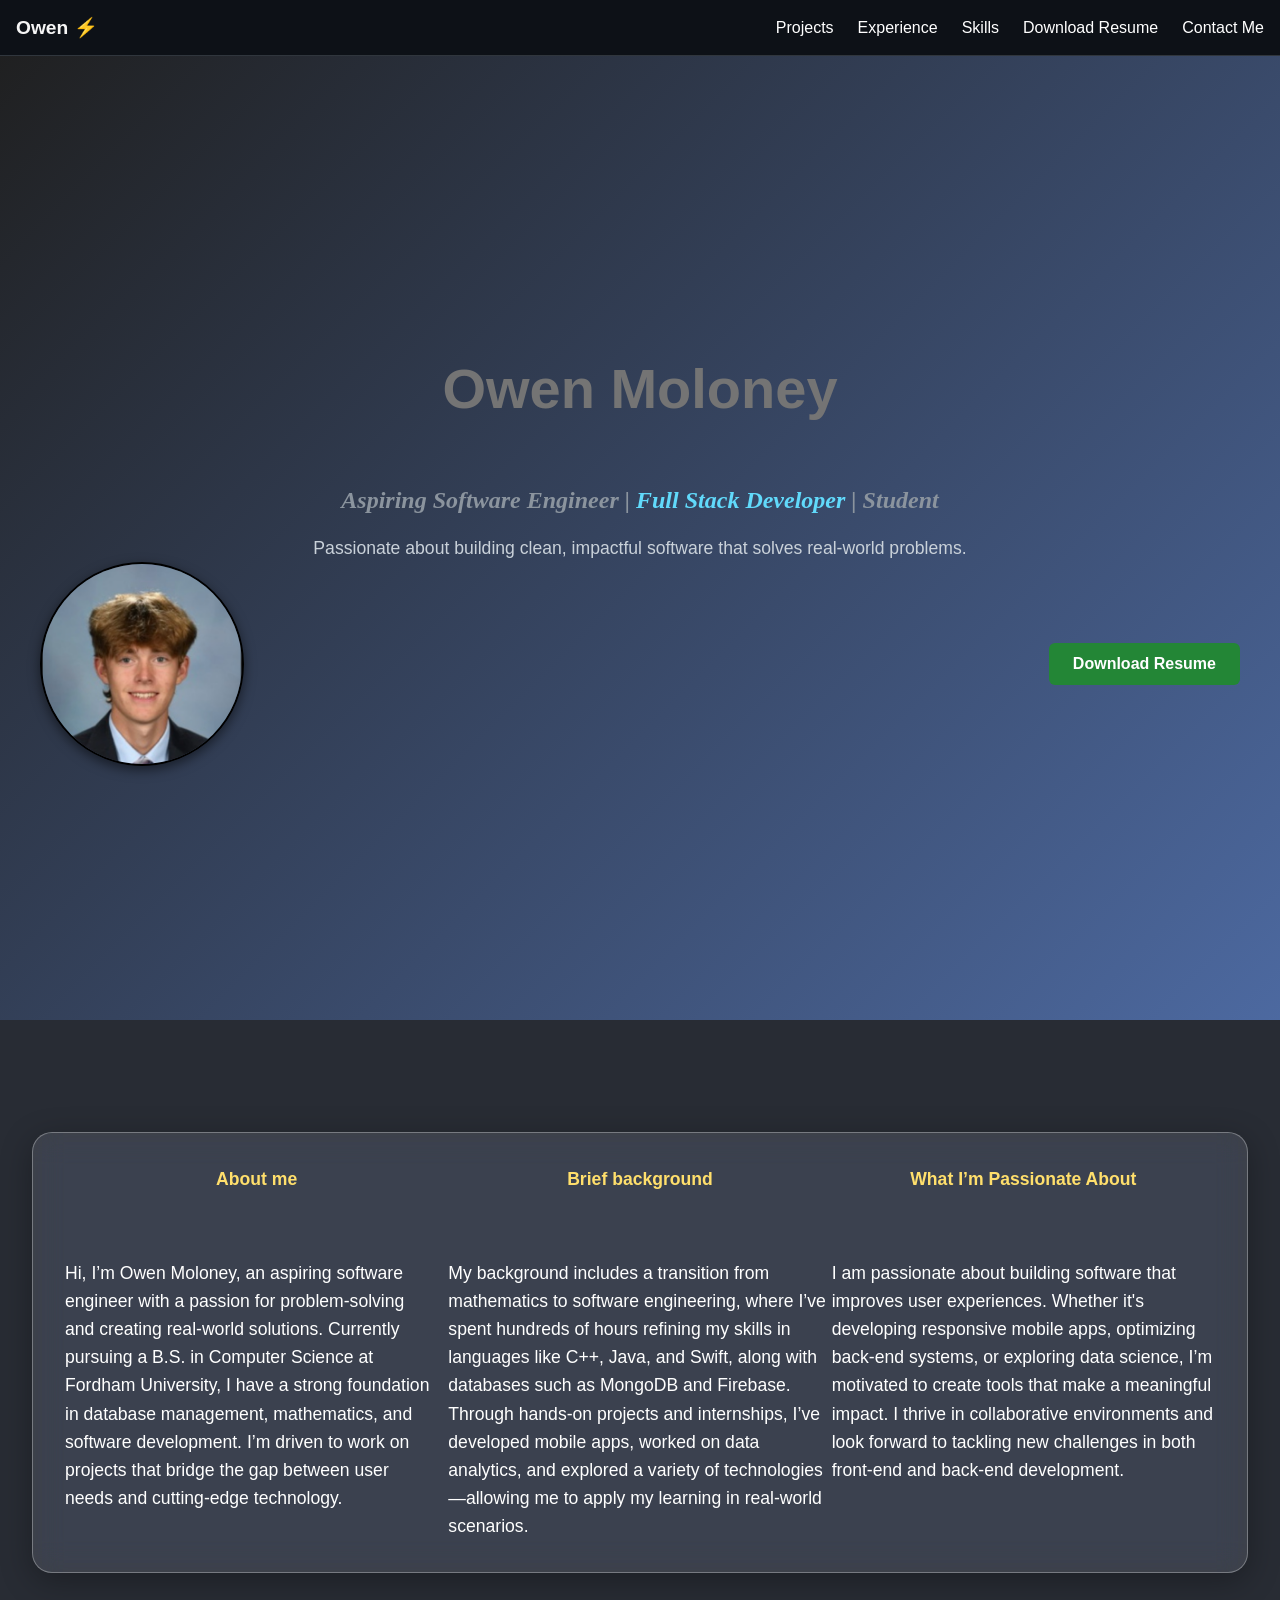
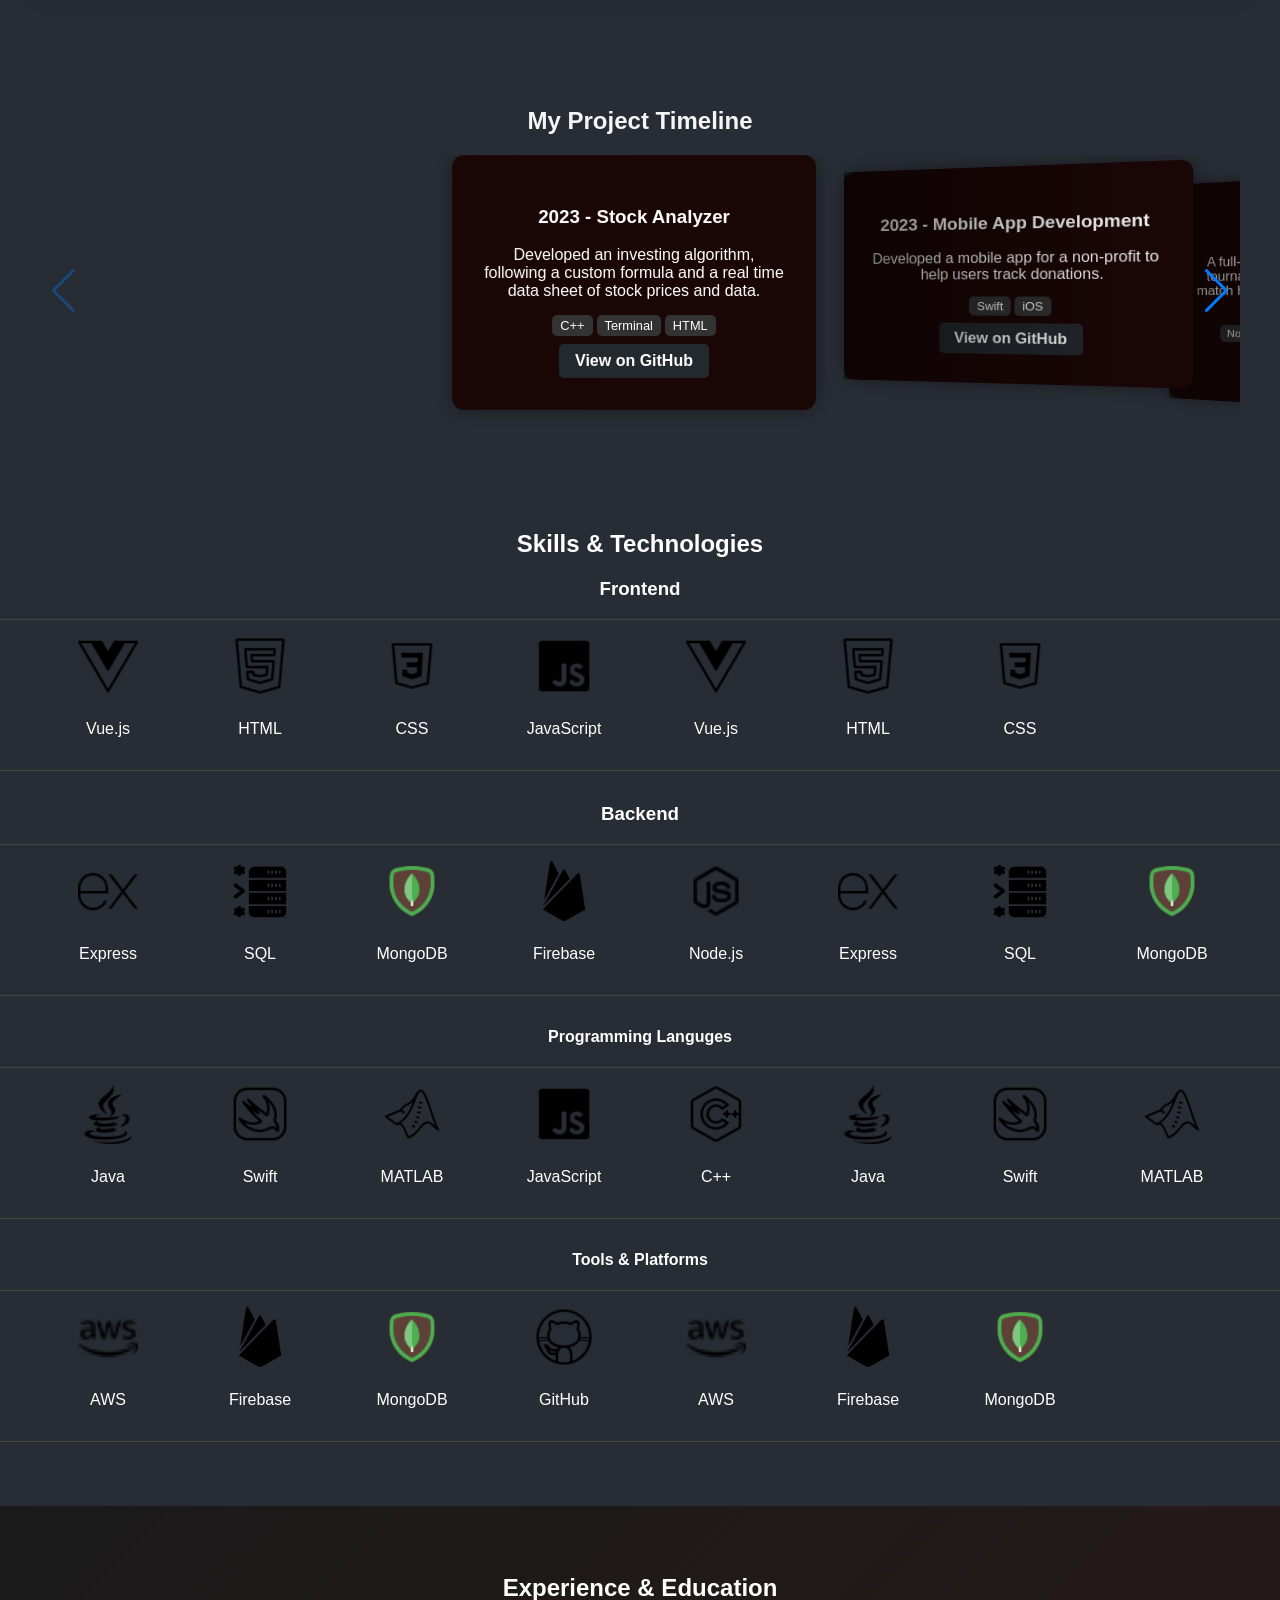
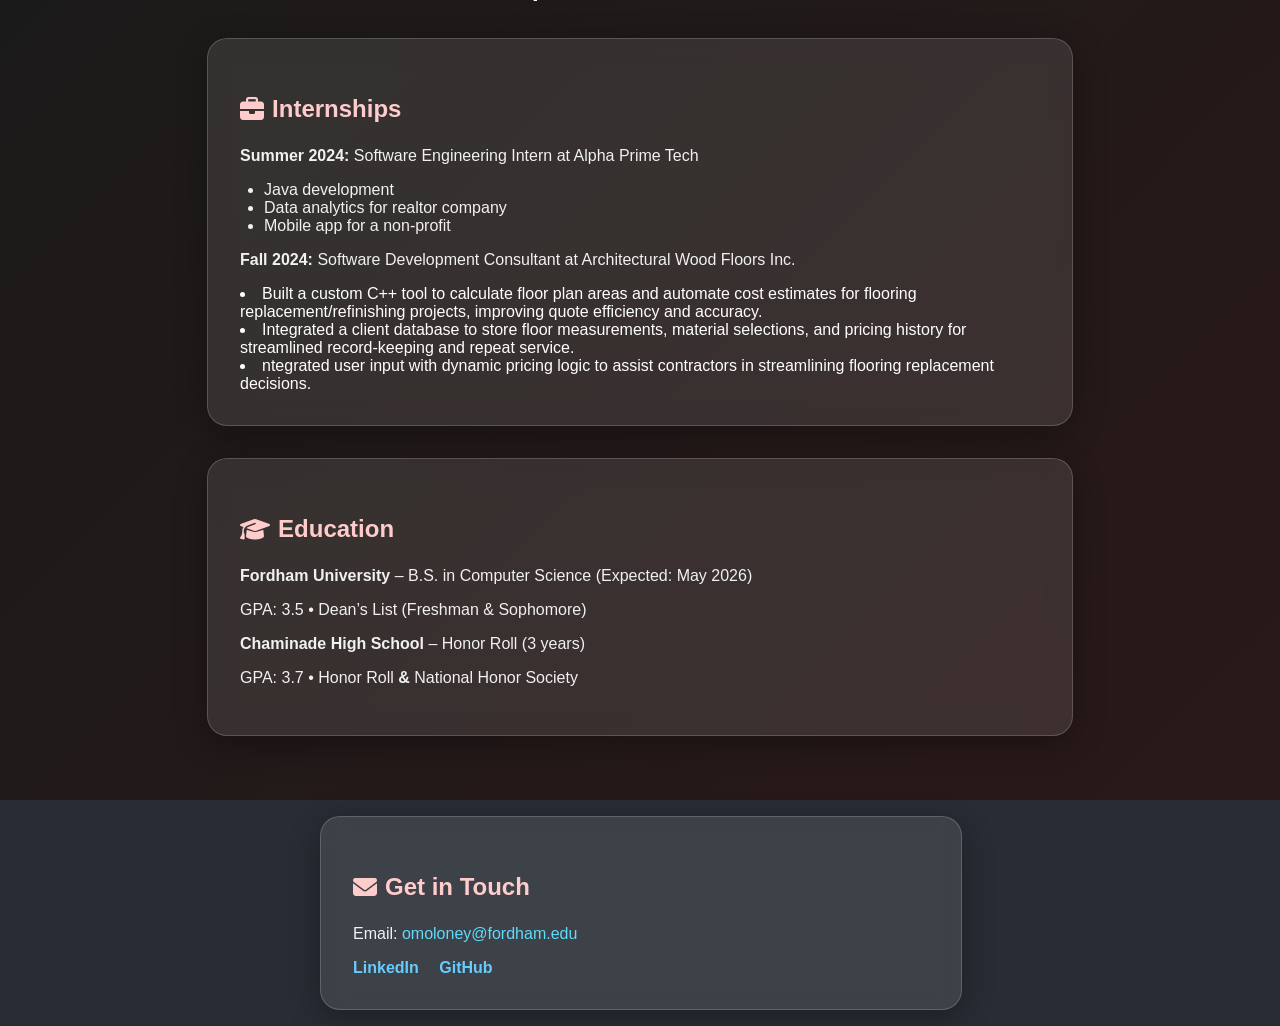
==== index.html @ d0b041cb "Move public files to root for GitHub Pages" ====
<!-- index.html -->
<!DOCTYPE html>
<html lang="en">
<head>
  <meta charset="UTF-8" />
  <meta name="viewport" content="width=device-width, initial-scale=1.0"/>
  <title>Owen Moloney – Software Engineer</title>
  <link rel="stylesheet" href="style.css">
  <link
        rel="stylesheet"
        href="https://cdn.jsdelivr.net/npm/swiper@11/swiper-bundle.min.css"
    />
</head>
<body>
	<nav class="navbar">
		<div class="nav-left">Owen ⚡️</div>
		<ul class="nav-links">
		  <li><a href="#projects">Projects</a></li>
		  <li><a href="#experience">Experience</a></li>
		  <li><a href="#skills">Skills</a></li>
		  <li><a href="path/to/Owen_Moloney_Resume.pdf" download>Download Resume</a></li>
		  <li><a href="#contact">Contact Me</a></li>
		</ul>
	</nav>	  
  <section id="hero">
	<div class="hero-grid">
	  <h1 class="item name">Owen Moloney</h1>
	  <h2 class="item title"> Aspiring Software Engineer | <span class="highlight">Full Stack Developer</span> | Student
</h2>
	  <p class="item description">Passionate about building clean, impactful software that solves real-world problems.</p>
	  <a href="Images/Owen_Moloney_Resume.pdf" class="item btn resume" download>Download Resume</a>
	  <div class="item image">
		<img src="Images/Profile3.png" alt="Owen Moloney">
	  </div>
	</div>
  </section>
  

  <section id="about">
	<div class="about-grid">
	    <div class="item item-1">About me</div>
	    <div class="item item-2">Hi, I’m Owen Moloney, an aspiring software engineer with a passion for problem-solving and creating real-world solutions. Currently pursuing a B.S. in Computer Science at Fordham University, I have a strong foundation in database management, mathematics, and software development. I’m driven to work on projects that bridge the gap between user needs and cutting-edge technology.</div>
	    <div class="item item-3">Brief background</div>
	    <div class="item item-4">My background includes a transition from mathematics to software engineering, where I’ve spent hundreds of hours refining my skills in languages like C++, Java, and Swift, along with databases such as MongoDB and Firebase. Through hands-on projects and internships, I’ve developed mobile apps, worked on data analytics, and explored a variety of technologies—allowing me to apply my learning in real-world scenarios.</div>
	    <div class="item item-5">What I’m Passionate About</div>
	  	<div class="item item-6">I am passionate about building software that improves user experiences. Whether it's developing responsive mobile apps, optimizing back-end systems, or exploring data science, I’m motivated to create tools that make a meaningful impact. I thrive in collaborative environments and look forward to tackling new challenges in both front-end and back-end development.</div>
	</div>
</section>
  
<section id="project-slider">
	<h2>My Project Timeline</h2>
  
	<div class="swiper mySwiper">
	  <div class="swiper-wrapper">
		<!-- Slide 1 -->
		<div class="swiper-slide">
		  <div class="slide-content">
			<div class="slide-text">
			  <h3>2023 - Stock Analyzer</h3>
			  <p>Developed an investing algorithm, following a custom formula and a real time data sheet of stock prices and data.</p>
			  <div class="tags"><span>C++</span><span>Terminal</span><span>HTML</span></div>
			  <a href="https://github.com/owenmoloney/Stock_Analysis" target="_blank" class="github-button">View on GitHub</a>
			</div>
		  </div>
		</div>
  
		<!-- Slide 2 -->
		<div class="swiper-slide">
		  <div class="slide-content">
			<div class="slide-text">
			  <h3>2023 - Mobile App Development</h3>
			  <p>Developed a mobile app for a non-profit to help users track donations.</p>
			  <div class="tags"><span>Swift</span><span>iOS</span></div>
			  <a href="https://github.com/owenmoloney/Subletting_App" target="_blank" class="github-button">View on GitHub</a>
			</div>
		  </div>
		</div>
  
		<!-- Slide 3 -->
		<div class="swiper-slide">
		  <div class="slide-content">
			<div class="slide-text">
			  <h3>2024 - Tennis Nomad</h3>
			  <p>A full-stack website for players to book tournaments across the U.S. and track match history. Built with Node.js, Express, and MongoDB.</p>
			  <div class="tags"><span>Node.js</span><span>JavaScript</span><span>CSS</span><span>HTML</span></div>
			  <a href="https://github.com/owenmoloney/tennis-nomad" target="_blank" class="github-button">View on GitHub</a>
			</div>
		  </div>
		</div>
  
		<!-- Add more slides here -->
	  </div>
  
	  <!-- Navigation buttons -->
	  <div class="swiper-button-next"></div>
	  <div class="swiper-button-prev"></div>
	</div>
  </section>




  <section id="skills">
	<h2>Skills & Technologies</h2>
  
	<!-- Frontend Skills -->
	<h3>Frontend</h3>
	<div class="ticker-wrapper">
	  <div class="ticker">
		<!-- Original set -->
		<div class="skill">
			<img src="Images/JS_Icon.png" alt="JavaScript">
			<p>JavaScript</p>
		  </div>
		<div class="skill">
		  <img src="Images/Vue_Icon.png" alt="Vue.js">
		  <p>Vue.js</p>
		</div>
		<div class="skill">
		  <img src="Images/HTML_Icon.png" alt="HTML">
		  <p>HTML</p>
		</div>
		<div class="skill">
		  <img src="Images/CSS_Icon.png" alt="CSS">
		  <p>CSS</p>
		</div>
		<!-- Duplicate set for seamless scroll -->
		<div class="skill">
		  <img src="Images/JS_Icon.png" alt="JavaScript">
		  <p>JavaScript</p>
		</div>
		<div class="skill">
		  <img src="Images/Vue_Icon.png" alt="Vue.js">
		  <p>Vue.js</p>
		</div>
		<div class="skill">
		  <img src="Images/HTML_Icon.png" alt="HTML">
		  <p>HTML</p>
		</div>
		<div class="skill">
		  <img src="Images/CSS_Icon.png" alt="CSS">
		  <p>CSS</p>
		</div>
	  </div>
	</div>
  
	<!-- Backend Skills -->
	<h3>Backend</h3>
	<div class="ticker-wrapper">
	  <div class="ticker">
		<!-- Original set -->
		<div class="skill">
		  <img src="Images/Node_Icon.png" alt="Node.js">
		  <p>Node.js</p>
		</div>
		<div class="skill">
		  <img src="Images/Express_Icon.png" alt="Express.js">
		  <p>Express</p>
		</div>
		<div class="skill">
		  <img src="Images/SQL_Icon.png" alt="SQL">
		  <p>SQL</p>
		</div>
		<div class="skill">
		  <img src="Images/Mongodb_Icon.png" alt="MongoDB">
		  <p>MongoDB</p>
		</div>
		<div class="skill">
		  <img src="Images/Firebase_Icon.png" alt="Firebase">
		  <p>Firebase</p>
		</div>
		<!-- Duplicate set for seamless scroll -->
		<div class="skill">
		  <img src="Images/Node_Icon.png" alt="Node.js">
		  <p>Node.js</p>
		</div>
		<div class="skill">
		  <img src="Images/Express_Icon.png" alt="Express.js">
		  <p>Express</p>
		</div>
		<div class="skill">
		  <img src="Images/SQL_Icon.png" alt="SQL">
		  <p>SQL</p>
		</div>
		<div class="skill">
		  <img src="Images/Mongodb_Icon.png" alt="MongoDB">
		  <p>MongoDB</p>
		</div>
		<div class="skill">
		  <img src="Images/Firebase_Icon.png" alt="Firebase">
		  <p>Firebase</p>
		</div>
	  </div>
	</div>

	<!-- Coding Languages -->
  <h4>Programming Languges</h4>
  <div class="ticker-wrapper">
	<div class="ticker">
		<div class="skill">
			<img src="Images/C++_Image.png" alt="C++">
			<p>C++</p>
		  </div>
		<div class="skill">
			<img src="Images/Java_Icon.png" alt="Java">
			<p>Java</p>
		</div>
		<div class="skill">
			<img src="Images/Swift_Icon.png" alt="Swift">
			<p>Swift</p>
		</div>
		<div class="skill">
			<img src="Images/MATLAB_Icon.png" alt="MATLAB">
			<p>MATLAB</p>
		</div>
		<div class="skill">
			<img src="Images/JS_Icon.png" alt="JavaScript">
			<p>JavaScript</p>
		</div>
		<!--Repeat section to have an eneless scroll-->  
		<div class="skill">
			<img src="Images/C++_Image.png" alt="C++">
			<p>C++</p>
		  </div>
		<div class="skill">
			<img src="Images/Java_Icon.png" alt="Java">
			<p>Java</p>
		</div>
		<div class="skill">
			<img src="Images/Swift_Icon.png" alt="Swift">
			<p>Swift</p>
		</div>
		<div class="skill">
			<img src="Images/MATLAB_Icon.png" alt="MATLAB">
			<p>MATLAB</p>
		</div>
		<div class="skill">
			<img src="Images/JS_Icon.png" alt="JavaScript">
			<p>JavaScript</p>
		</div>
	  </div>
	</div>

	<!-- Tools and Platform section!-->
  <h4>Tools & Platforms</h4>
  <div class="ticker-wrapper">
	<div class="ticker">
		<div class="skill">
			<img src="Images/GitHub_Icon.png" alt="GitHub">
			<p>GitHub</p>
		</div>
		<div class="skill">
			<img src="Images/aws_Icon.png" alt="AWS">
			<p>AWS</p>
		</div>
		<div class="skill">
			<img src="Images/Firebase_Icon.png" alt="Firebase">
			<p>Firebase</p>
		</div>
		<div class="skill">
			<img src="Images/Mongodb_Icon.png" alt="MongoDB">
			<p>MongoDB</p>
		</div>
		<!--Copy it so it scrolls endlessly-->
		<div class="skill">
			<img src="Images/GitHub_Icon.png" alt="GitHub">
			<p>GitHub</p>
		</div>
		<div class="skill">
			<img src="Images/aws_Icon.png" alt="AWS">
			<p>AWS</p>
		</div>
		<div class="skill">
			<img src="Images/Firebase_Icon.png" alt="Firebase">
			<p>Firebase</p>
		</div>
		<div class="skill">
			<img src="Images/Mongodb_Icon.png" alt="MongoDB">
			<p>MongoDB</p>
		</div>
	  </div>
	</div>	
</section>  

<!-- Font Awesome for icons -->
<link rel="stylesheet" href="https://cdnjs.cloudflare.com/ajax/libs/font-awesome/6.4.0/css/all.min.css" />

<section id="experience">
  <h2>Experience & Education</h2>
  <div class="glass-card">
    <h3><i class="fas fa-briefcase"></i> Internships</h3>
    <p><strong>Summer 2024:</strong> Software Engineering Intern at Alpha Prime Tech</p>
    <ul>
      <li>Java development</li>
      <li>Data analytics for realtor company</li>
      <li>Mobile app for a non-profit</li>
    </ul>

    <p><strong>Fall 2024: </strong> Software Development Consultant at Architectural Wood Floors Inc.</p>
		<li>Built a custom C++ tool to calculate floor plan areas and automate cost estimates for flooring replacement/refinishing projects, improving quote efficiency and accuracy.</li>
		<li>Integrated a client database to store floor measurements, material selections, and pricing history for streamlined record-keeping and repeat service.</li>
		<li>ntegrated user input with dynamic pricing logic to assist contractors in streamlining flooring replacement decisions.</li>
  </div>

  <div class="glass-card">
    <h3><i class="fas fa-graduation-cap"></i> Education</h3>
    <p><strong>Fordham University</strong> – B.S. in Computer Science (Expected: May 2026)</p>
    <p>GPA: 3.5 • Dean’s List (Freshman & Sophomore)</p>
    <p><strong>Chaminade High School</strong> – Honor Roll (3 years)</p>
	<p>GPA: 3.7 • Honor Roll <strong>&</strong> National Honor Society</p>
  </div>
</section>

<section id="contact">
  <div class="glass-card">
    <h3><i class="fas fa-envelope"></i> Get in Touch</h3>
    <p>Email: <a href="mailto:omoloney@fordham.edu">omoloney@fordham.edu</a></p>
    <div class="social-links">
      <a href="https://www.linkedin.com/in/owenmoloney/" target="_blank">LinkedIn</a>
      <a href="https://github.com/omoloney" target="_blank">GitHub</a>
    </div>
  </div>
</section>


 
<!--       ----       -->
<!--Connecting the animations to the html file-->
<!--       ----       -->
  <script src="animation.js"></script>

   <!-- Swiper JS -->
   <script src="https://cdn.jsdelivr.net/npm/swiper@11/swiper-bundle.min.js"></script>


<!-- Initialize Swiper -->
<script>
const swiper = new Swiper('.mySwiper', {
  effect: "coverflow",
  grabCursor: true,
  centeredSlides: true,
  initialSlide: 0, // <--- FORCE start at first slide
  slidesPerView: 1, // Show 3 slides at a time
  spaceBetween: 30, // Space between slides
  coverflowEffect: {
    rotate: 20,
    stretch: 0,
    depth: 100,
    modifier: 1,
    slideShadows: true,
  },
  navigation: {
    nextEl: ".swiper-button-next",
    prevEl: ".swiper-button-prev",
  },
  breakpoints: {
    1024: {
      slidesPerView: 3, // Show 3 slides on desktop
    },
    768: {
      slidesPerView: 2, // Show 2 slides on tablet
    },
    640: {
      slidesPerView: 1, // Show 1 slide on mobile
    }
  }
});

</script>


</body>

</html>
---- style.css ----
/* General body styling for consistency across pages */
body {
  margin: 0;
  font-family: 'Poppins', sans-serif;
  background-color: #282c34; /* Dark background color */
  color: #f5f5f5; /* Light text for readability */
  display: flex;
  flex-direction: column;
  align-items: center;
  justify-content: flex-start;
  min-height: 100vh; /* Ensure full height for body */
}
.navbar {
  position: sticky;
  top: 0;
  z-index: 1000;
  background-color: #0d1117;
  padding: 1rem 2rem;
  display: flex;
  justify-content: space-between;
  align-items: center;
  width: 100%; /* Make it span the full width of the page */
  border-bottom: 1px solid #30363d; /* Optional: adds a subtle line at the bottom */
}

.nav-left {
  font-size: 1.2rem;
  font-weight: bold;
  margin-left: 1rem; /* Adjust this value to shift the name to the right */
}

.nav-links {
  list-style: none;
  display: flex;
  gap: 1.5rem;
  margin: 0;
  padding: 0;
  margin-right: 1rem;
}

.nav-links li a {
  color: white;
  text-decoration: none;
  font-weight: 500;
  transition: color 0.3s ease;
}

.nav-links li a:hover {
  color: #61dafb;
}

#hero {
  color: #c9d1d9;
  padding: 2rem;
  display: flex;
  justify-content: center;
  min-height: 100vh;
  width: 100%;
  align-items: center;
  background: linear-gradient(135deg, #1f1f1f, #4d6aa2);
  margin-bottom: 3rem; /* Adjust this value to increase or decrease spacing */
}
.hero-grid {
  display: grid;
  grid-template-columns: repeat(6, 1fr); /* 6 equal-width columns */
  grid-template-rows: repeat(6, auto);
  gap: 0rem;
  max-width: 1200px;
  width: 100%;
  align-items: center;
  text-align: center;
}

.item.name {
  grid-column: 1 / 7;
  grid-row: 1;
  font-size: 3.5rem;         /* was 3rem — slightly larger */
  font-weight: 800;          /* bolder */
  color: #747474;            /* optional: pure white for stronger contrast */
}

.item.title {
  grid-column: 1 / 7;
  grid-row: 2;
  font-size: 1.5rem;
  font-family: 'Roboto Slab', serif; /* Add a serif font for contrast */
  font-style: italic;
  color: #8b949e;
}

.highlight {
  color: #61dafb; /* Accent color */
  font-weight: 600;
}

.item.description {
  grid-column: 1 / 7; /* Spans across all 6 columns */
  grid-row: 3;
  font-size: 1.1rem;
  line-height: 1.6;
  max-width: 800px;
  margin: 0 auto;
}

.btn.resume {
  grid-column: 5 / 7; /* Spans across the first two columns */
  grid-row: 4;
  justify-self: right;
  padding: 0.75rem 1.5rem;
  background: #238636;
  color: #ffffff;
  border-radius: 6px;
  font-weight: bold;
  text-decoration: none;
  transition: background 0.3s;
}

.btn.resume:hover {
  background: #2ea043;
}

.item.image {
  grid-column: 1 / 3; /* Spans across the last three columns */
  grid-row: 4;
  display: flex;
  justify-content: left;
}

.item.image img {
  width: 200px;
  height: 200px;
  border-radius: 50%;
  object-fit: cover;
  box-shadow: 0 4px 12px rgba(0, 0, 0, 0.5);
  border: 2px solid #000000; /* Added thicker border */
}

/* Responsive for smaller screens */
@media (max-width: 768px) {
  .hero-grid {
    grid-template-columns: 1fr;
    grid-template-rows: auto;
    text-align: center;
  }

  .item.name,
  .item.title,
  .item.description,
  .btn.resume,
  .item.image {
    grid-column: 1 / -1;
  }

  .item.image img {
    width: 200px;              /* Set fixed width */
    height: 200px;             /* Same height as width */
    border-radius: 50%;        /* Makes it a perfect circle */
    object-fit: cover;         /* Ensures the image fills the circle without distortion */
    box-shadow: 0 4px 12px rgba(0, 0, 0, 0.5);
  }
}

/* Styling for the About Section */
#about {
  display: flex;
  justify-content: center;
  padding: 4rem 2rem;
  background: url('your-background.jpg') center/cover no-repeat fixed; /* Optional background */
}

/* About Section using CSS Grid */
.about-grid {
  display: grid;
  grid-template-columns: 1fr 1fr 1fr;
  grid-template-rows: 1fr 3fr;
  grid-template-areas: 
    'header1 header2 header3'
    'main1 main2 main3';
  padding: 2rem;
  border-radius: 20px;
  background: rgba(255, 255, 255, 0.1); /* Translucent white */
  backdrop-filter: blur(15px) saturate(180%);
  -webkit-backdrop-filter: blur(15px) saturate(180%);
  box-shadow: 0 8px 32px rgba(0, 0, 0, 0.3);
  border: 1px solid rgba(255, 255, 255, 0.3);
  color: white;
}

/* Styling the About Section */
.item-1 {
  grid-area: header1;
  text-align: center;
}
.item-2 {
  grid-area: main1;
  margin-right: 1rem;
}
.item-3 {
  grid-area: header2;
  text-align: center;
}
.item-4 {
  grid-area: main2;
}
.item-5 {
  grid-area: header3;
  text-align: center;
}
.item-6 {
  grid-area: main3;
}

/* Optional: Typography tweaks */
.about-grid .item {
  font-size: 1.1rem;
  line-height: 1.6;
}

.item-1, .item-3, .item-5 {
  font-weight: bold;
  font-size: 1.4rem;
  color: #ffdf6c; /* Accent color */
}

/* Responsive layout */
@media (max-width: 1200px) {
  .about-grid {
    grid-template-columns: 1fr; /* Single column */
    grid-template-rows: auto auto auto auto auto auto; /* 6 rows */
    padding-left: 1.5;
    padding-right: 0; /* Optional: reset padding for smaller screens */
    gap: 1.5rem; /* Add spacing between items */
  }

  /* Stack items vertically in correct order */
  .item-1 { grid-row: 1; grid-column: 1; }
  .item-2 { grid-row: 2; grid-column: 1; }
  .item-3 { grid-row: 3; grid-column: 1; }
  .item-4 { grid-row: 4; grid-column: 1; }
  .item-5 { grid-row: 5; grid-column: 1; }
  .item-6 { grid-row: 6; grid-column: 1; }
}


/* Styling for the About Section */
/* About Section using CSS Grid */
/* Styling the About Section */
/* Styling the About Section */
/*.about-grid {
  display: grid;
  grid-template-columns: 1fr 1fr 1fr; 
  grid-template-rows: 1fr 3fr ;
  grid-template-areas: 
    'header1 header2 header3'
    'main1 main2 main3';
  padding-left: 2rem;
  }

/* Positioning specific elements in the grid 
.item-1 {
  grid-area: header1;
  text-align: center;
}
.item-2 {
  grid-area: main1;
  margin-right: 1rem; /* Adjust this value to shift the name to the right 
}
.item-3 {
  grid-area: header2;
  text-align: center;
}
.item-4 {
  grid-area: main2;
}
.item-5 {
  grid-area: header3;
  text-align: center;
}
.item-6 {
  grid-area: main3;
}

/* Responsive layout 
@media (max-width: 1200px) {
  .about-grid {
    grid-template-columns: 1fr; /* Single column layout 
    grid-template-rows: auto auto auto auto; /* Add one more row for smaller screens 
  }

.item-1, .item-3, .item-5,
.item-2, .item-4, .item-6 {
  grid-column: 1;
}
.item-1 { grid-row: 1; }
.item-4 { grid-row: 2; }
.item-2 { grid-row: 3; }
.item-5 { grid-row: 4; }
.item-3 { grid-row: 5; }
.item-6 { grid-row: 6; }

  
}*/

/* Container style */
/* Ensures the carousel container doesn't stretch beyond the viewport */
/* ===== Project Timeline Container ===== */
#project-slider {
  padding: 50px 0;
  max-width: 1200px; /* Optional: keeps it nice on large screens */
  margin: 0 auto; /* Center the whole section */
  text-align: center;
}

/* ===== Swiper Container ===== */
.swiper {
  width: 100%;
  padding: 40px 0;
  box-sizing: border-box;
  overflow: hidden;
}

/* ===== Swiper Wrapper & Slides ===== */
.swiper-wrapper {
  display: flex;
  justify-content: center;
  flex-wrap: nowrap;
}

.swiper-slide {
  background: #1b0606;
  color: white;
  border-radius: 12px;
  padding: 2rem;
  width: 100%;
  max-width: 300px;
  box-shadow: 0 0 20px rgba(0, 0, 0, 0.4);
  margin: 0 15px;
}

.github-button {
  display: inline-block;
  margin-top: 10px;
  padding: 8px 16px;
  background-color: #24292e;
  color: #fff;
  text-decoration: none;
  border-radius: 5px;
  font-weight: bold;
  transition: background-color 0.3s;
}

.github-button:hover {
  background-color: #444c56;
}

/* Tag styling (optional, if used elsewhere) */
.tags span {
  background: #333;
  padding: 3px 8px;
  margin: 2px;
  border-radius: 5px;
  font-size: 0.8rem;
}


/* Skills Section */
#skills {
  background-color: #282c34;
  text-align: center;
  padding: 2rem;
  color: white;
}

/* Ticker Container */
.ticker-wrapper {
  overflow: hidden;
  width: 100%;
  position: relative;
  border-top: 1px solid #444;
  border-bottom: 1px solid #444;
  margin-bottom: 2rem;
}

/* Ticker Content (scrolling) */
.ticker {
  display: flex;
  width: max-content; /* allow it to grow */
  animation: scroll-left 20s linear infinite;
}

/* Each Skill */
.skill {
  flex: 0 0 auto;
  display: flex;
  flex-direction: column;
  align-items: center;
  justify-content: center;
  padding: 1rem;
  min-width: 120px;
}

/* Skill Icon */
.skill img {
  width: 60px;
  height: 60px;
  object-fit: contain;
  margin-bottom: 0.5rem;
}

/* Scroll Animation */
@keyframes scroll-left {
  0% {
    transform: translateX(0%);
  }
  100% {
    transform: translateX(-50%);
  }
}




/* Background style for section */
#experience{
  padding: 3rem 1rem;
  background: linear-gradient(135deg, #1a1a1a, #2a1918);
  backdrop-filter: blur(4px);
  color: white;
  display: flex;
  flex-direction: column;
  align-items: center;
  width: 100%;
}

/* Glass cards */
.glass-card {
  background: rgba(255, 255, 255, 0.1);
  border-radius: 20px;
  box-shadow: 0 8px 32px rgba(0, 0, 0, 0.3);
  backdrop-filter: blur(12px);
  -webkit-backdrop-filter: blur(12px);
  border: 1px solid rgba(255, 255, 255, 0.18);
  padding: 2rem;
  margin: 1rem 0;
  width: 90%;
  max-width: 800px;
  transition: transform 0.3s ease, box-shadow 0.3s ease;
}

.glass-card:hover {
  transform: scale(1.02);
  box-shadow: 0 10px 40px rgba(0, 0, 0, 0.4);
}

.glass-card h3 {
  display: flex;
  align-items: center;
  gap: 0.5rem;
  font-size: 1.5rem;
  color: #ffcccc;
}

.glass-card p, .glass-card ul {
  color: #f1f1f1;
}

.glass-card ul {
  padding-left: 1.5rem;
  list-style: disc;
}

.social-links {
  margin-top: 1rem;
}

.social-links a {
  margin-right: 1rem;
  color: #66ccff;
  text-decoration: none;
  font-weight: bold;
}

.social-links a:hover {
  color: #ff4d4d;
}

#contact{
  width: 50%;

}

/* Additional customizations for links and buttons */
a {
  text-decoration: none;
  color: #61dafb;
}

a:hover {
  color: #21a1f1;
}
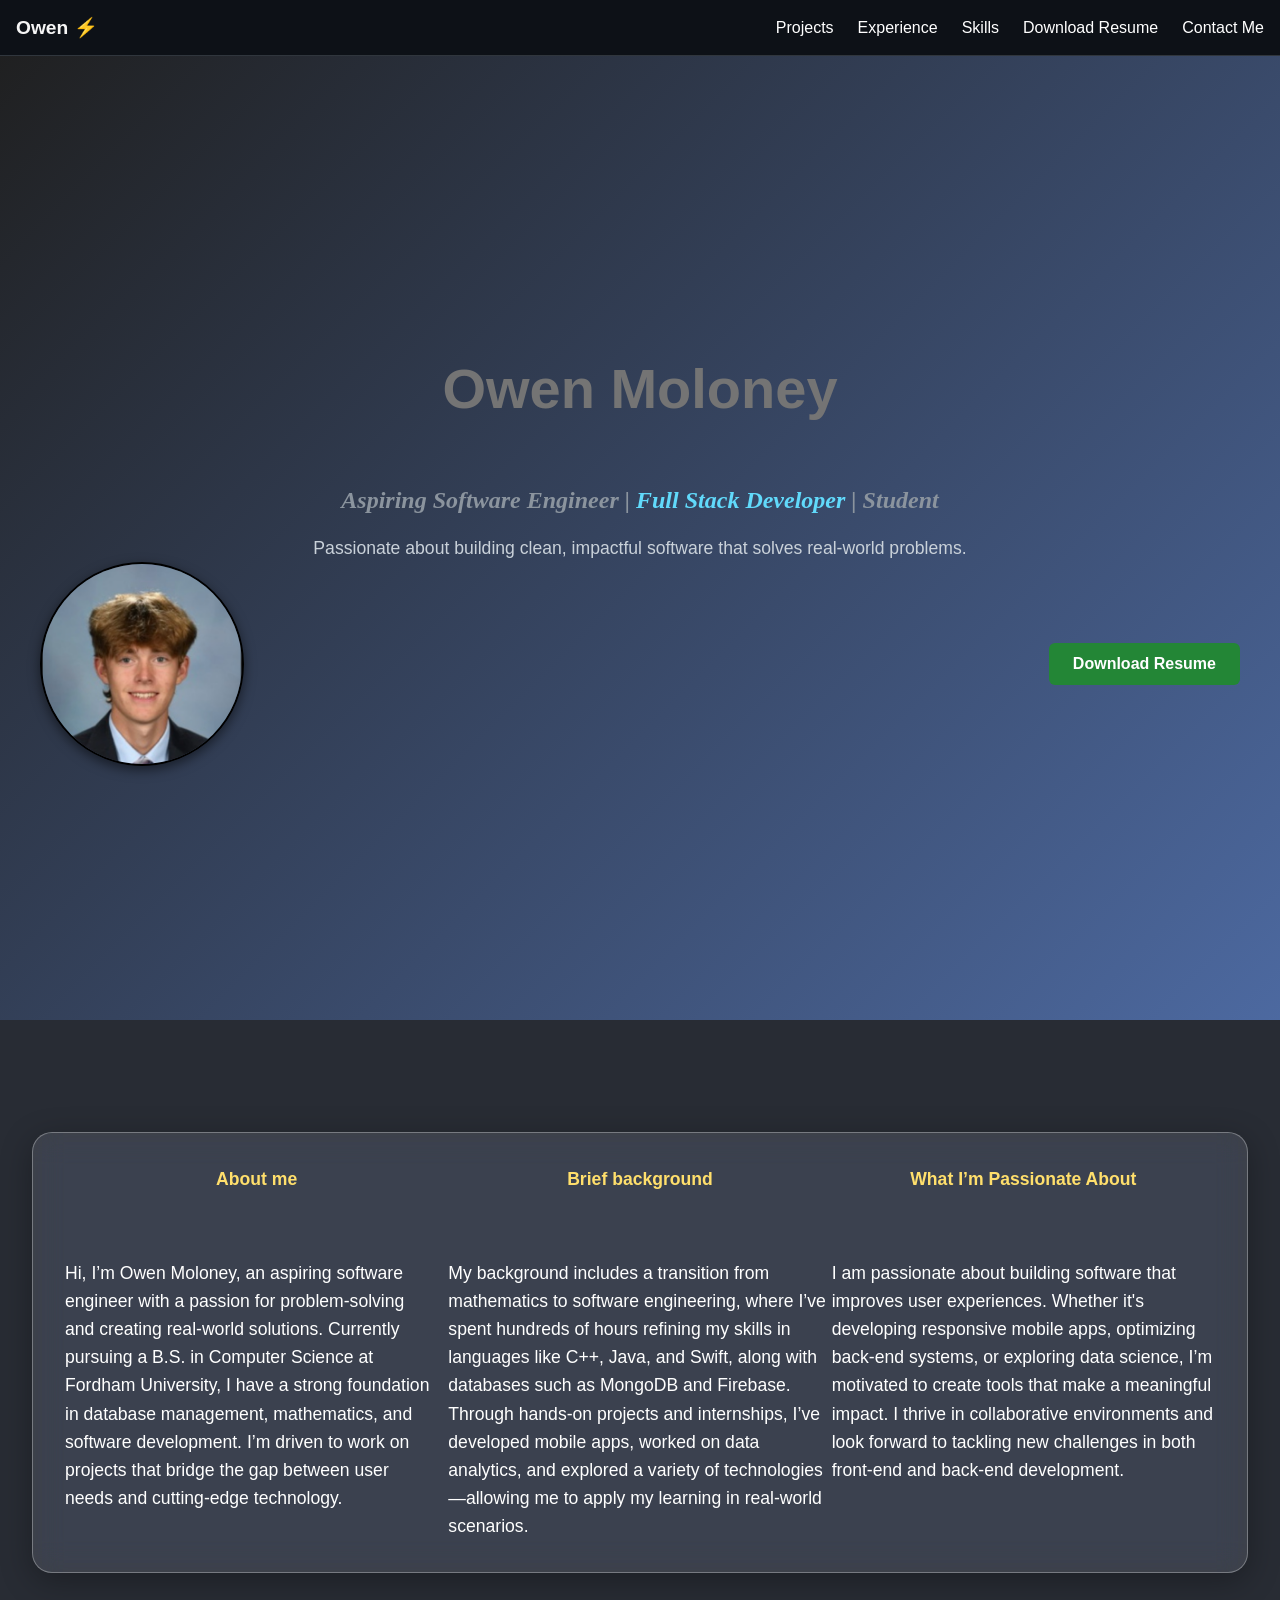
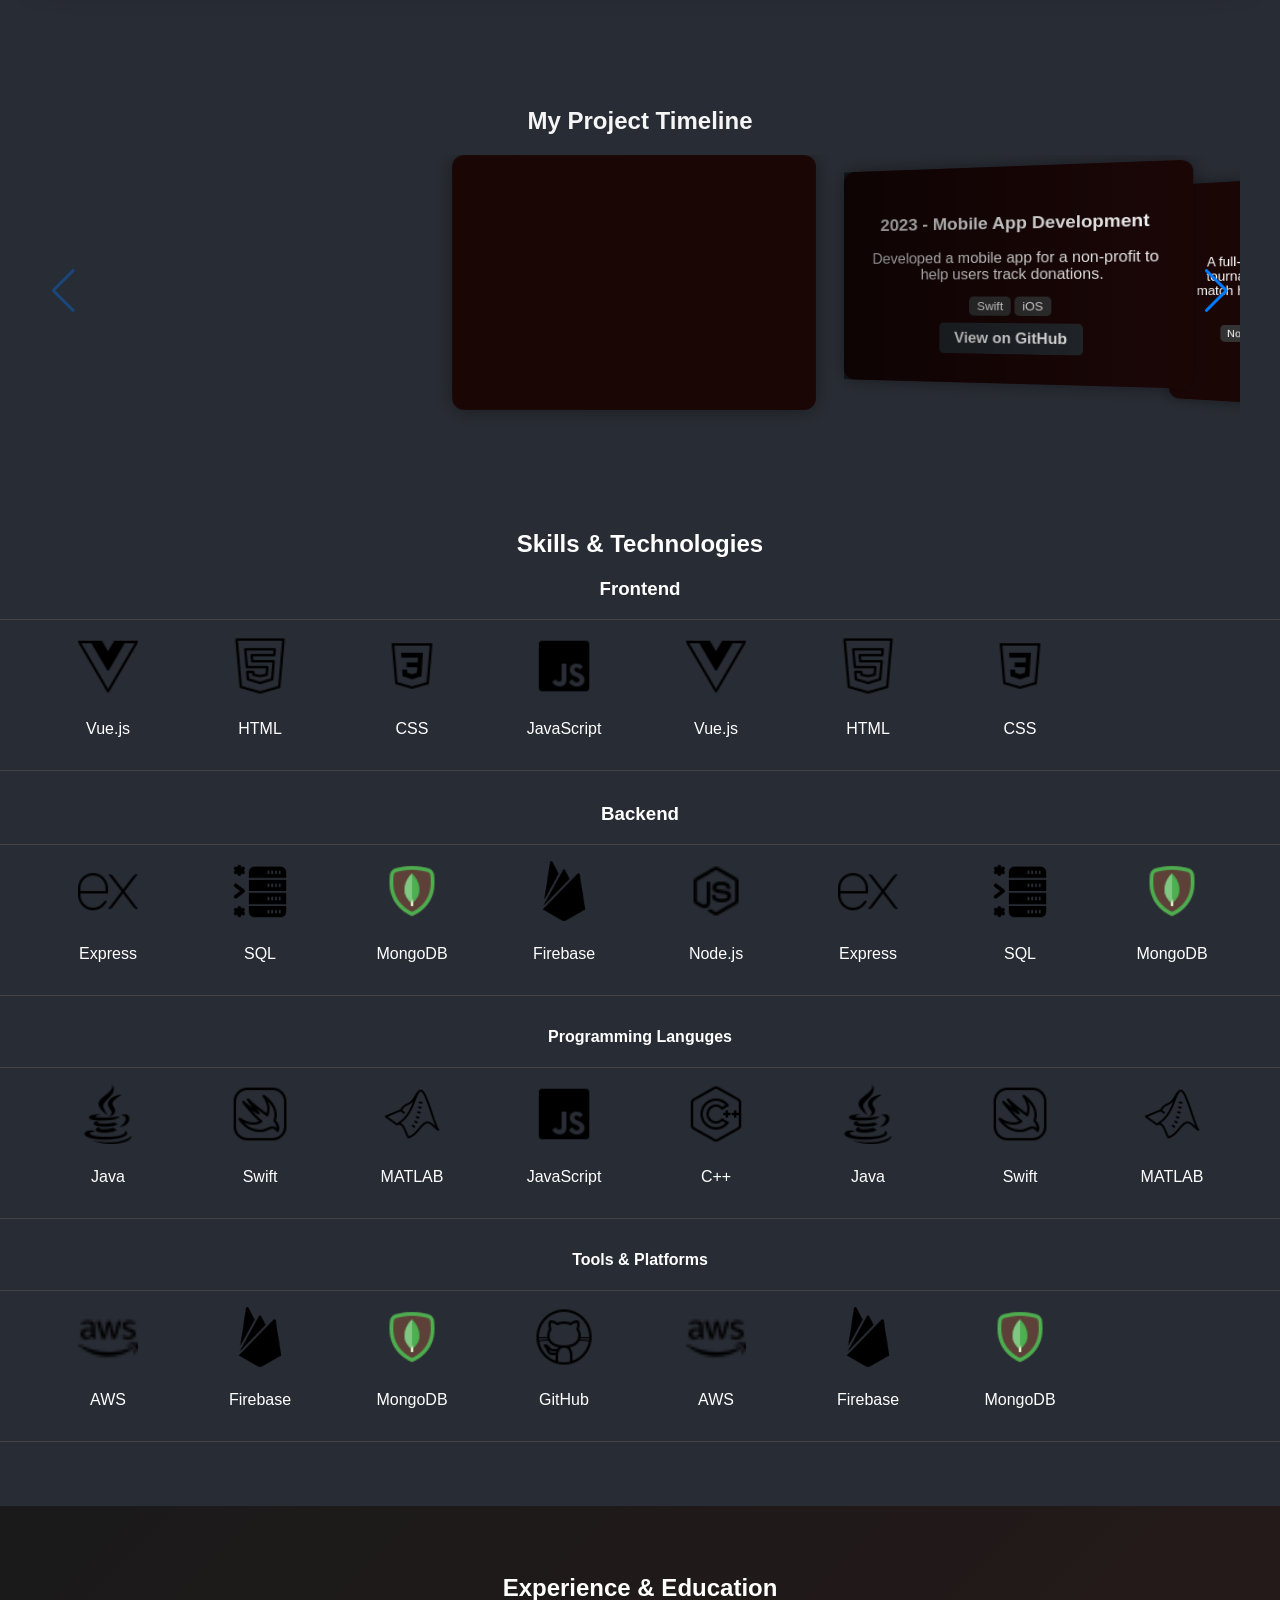
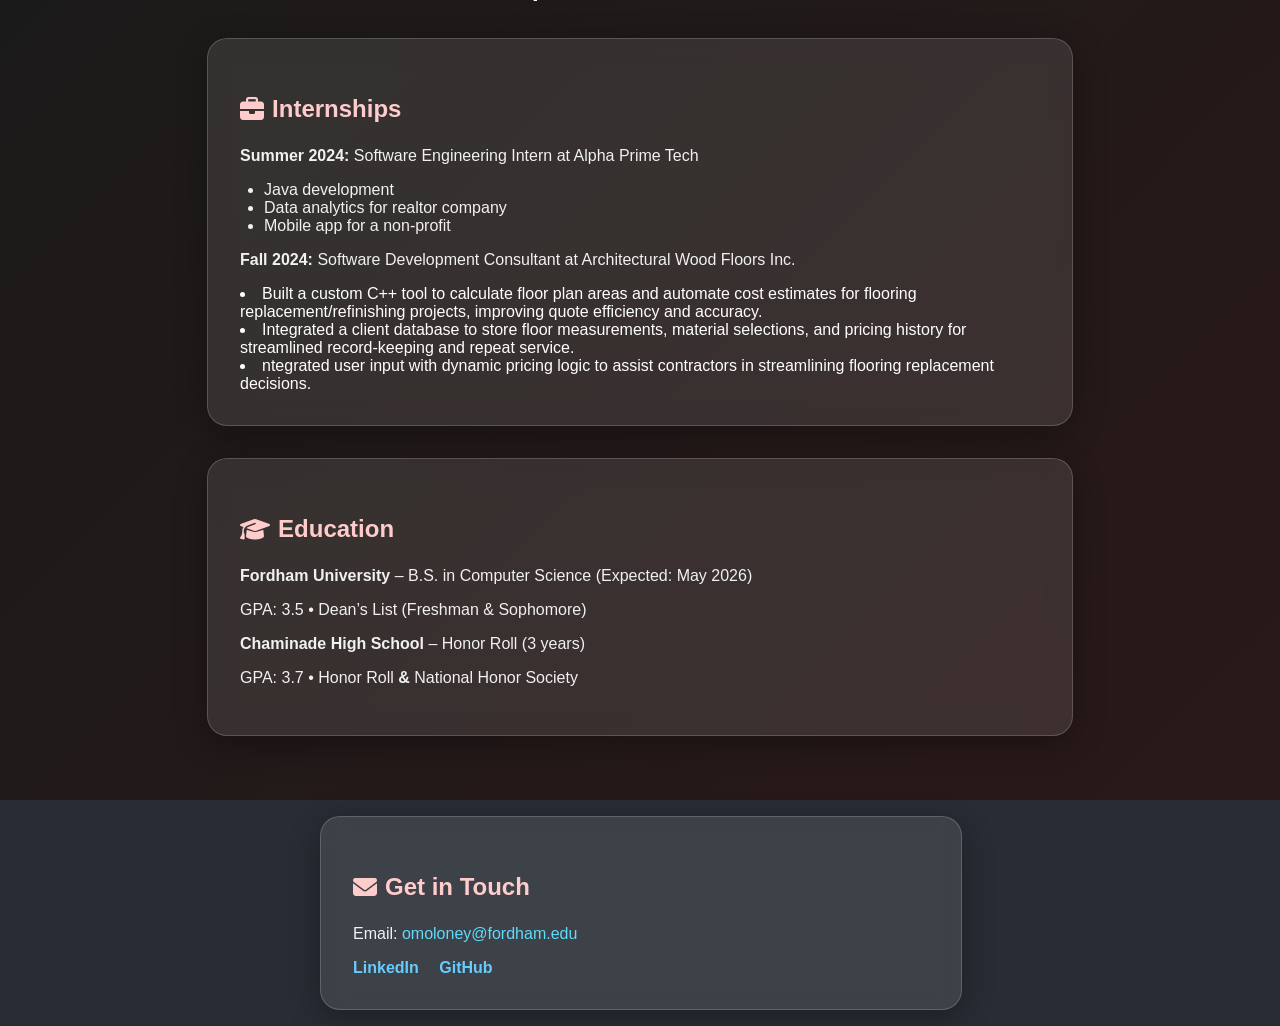
==== commit a4e98bab: "Fix resume download link in navigation bar" ====
--- a/index.html
+++ b/index.html
@@ -18,7 +18,7 @@
 		  <li><a href="#projects">Projects</a></li>
 		  <li><a href="#experience">Experience</a></li>
 		  <li><a href="#skills">Skills</a></li>
-		  <li><a href="path/to/Owen_Moloney_Resume.pdf" download>Download Resume</a></li>
+		  <li><a href="Images/Owen_Moloney_Resume.pdf" download>Download Resume</a></li>
 		  <li><a href="#contact">Contact Me</a></li>
 		</ul>
 	</nav>	  
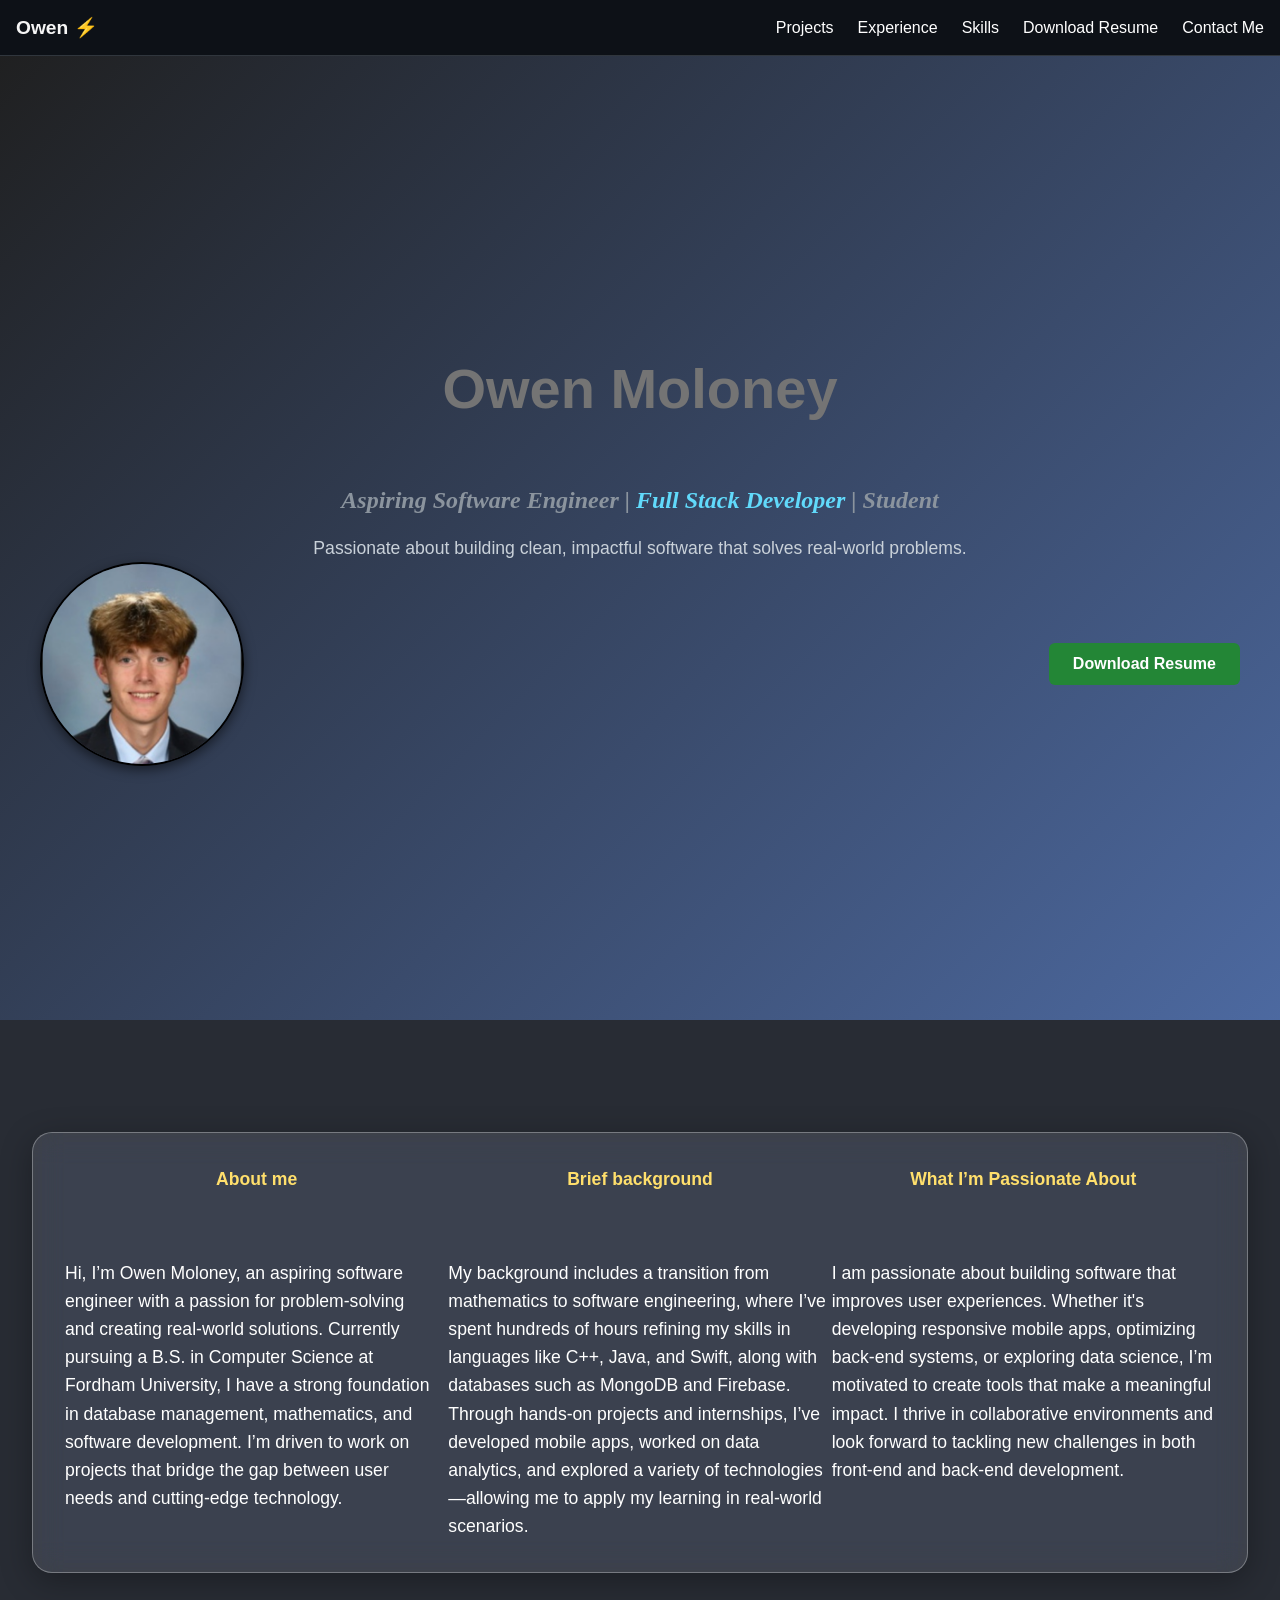
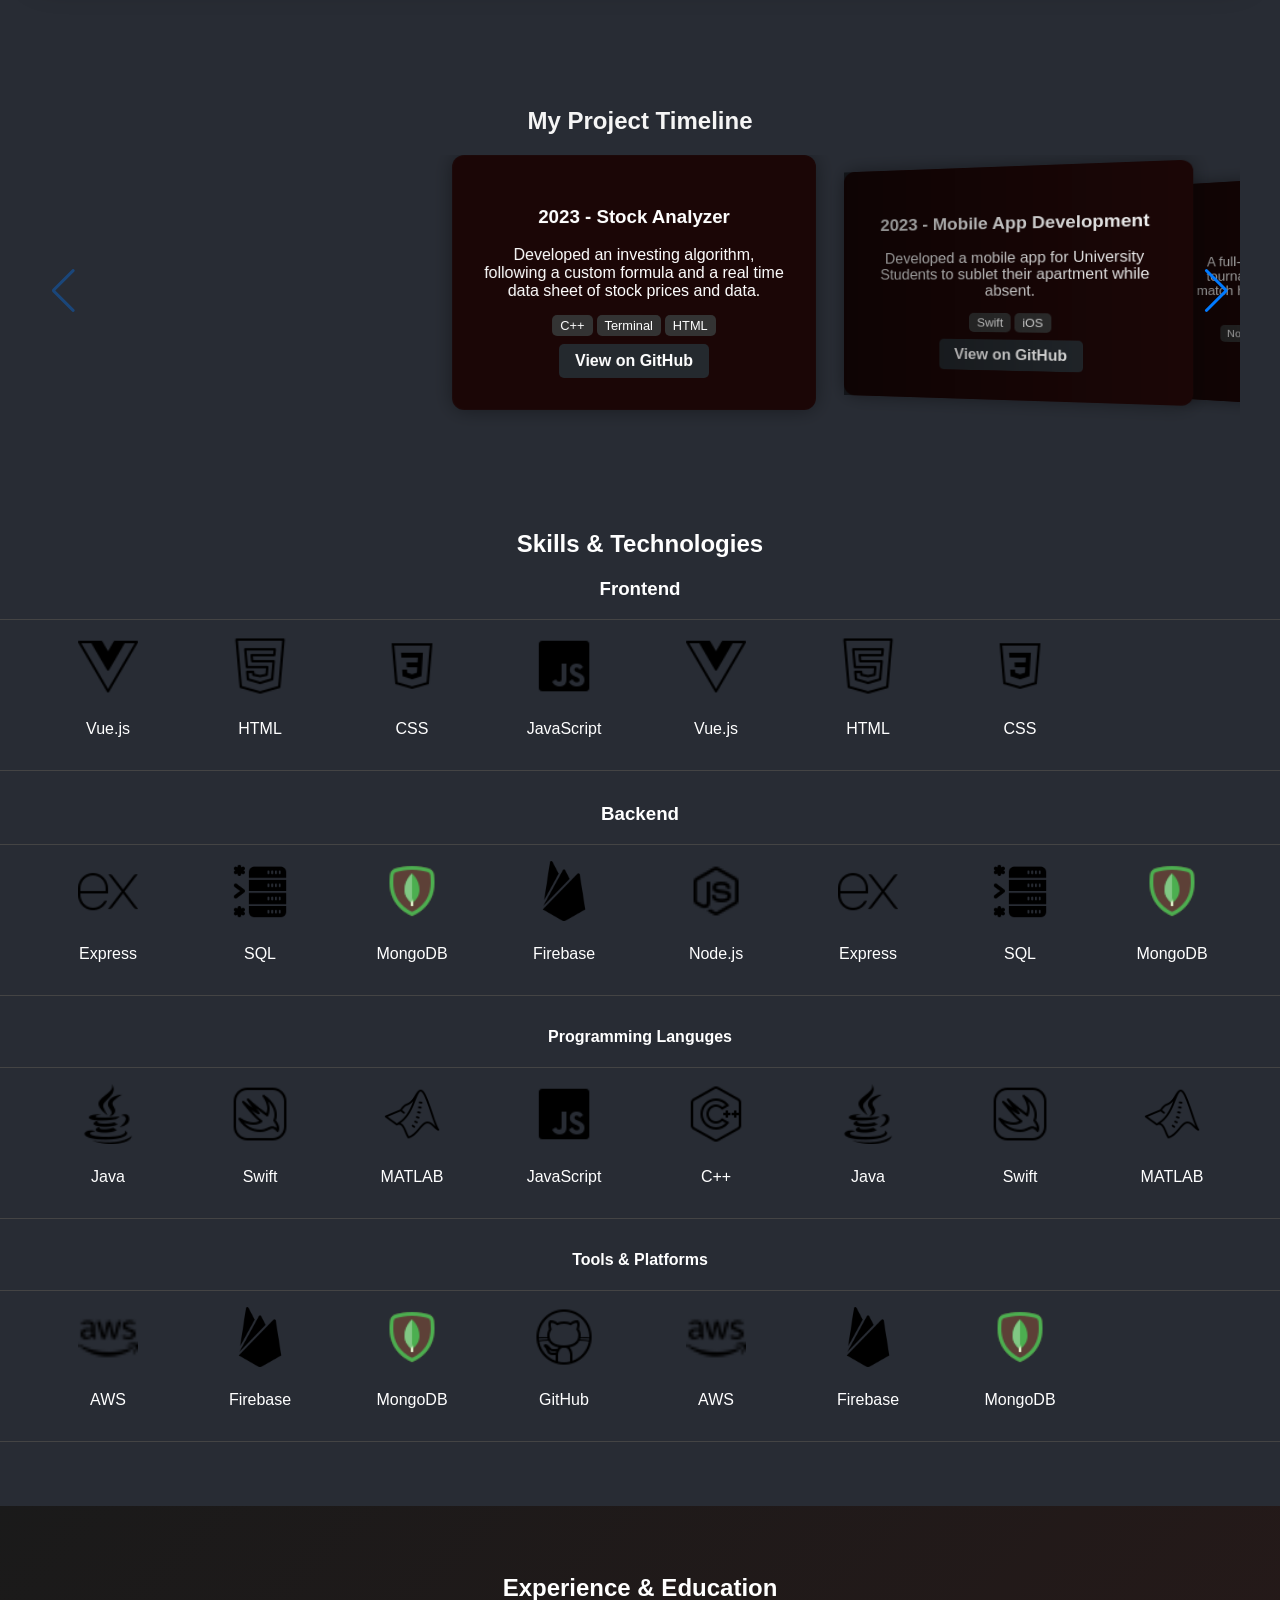
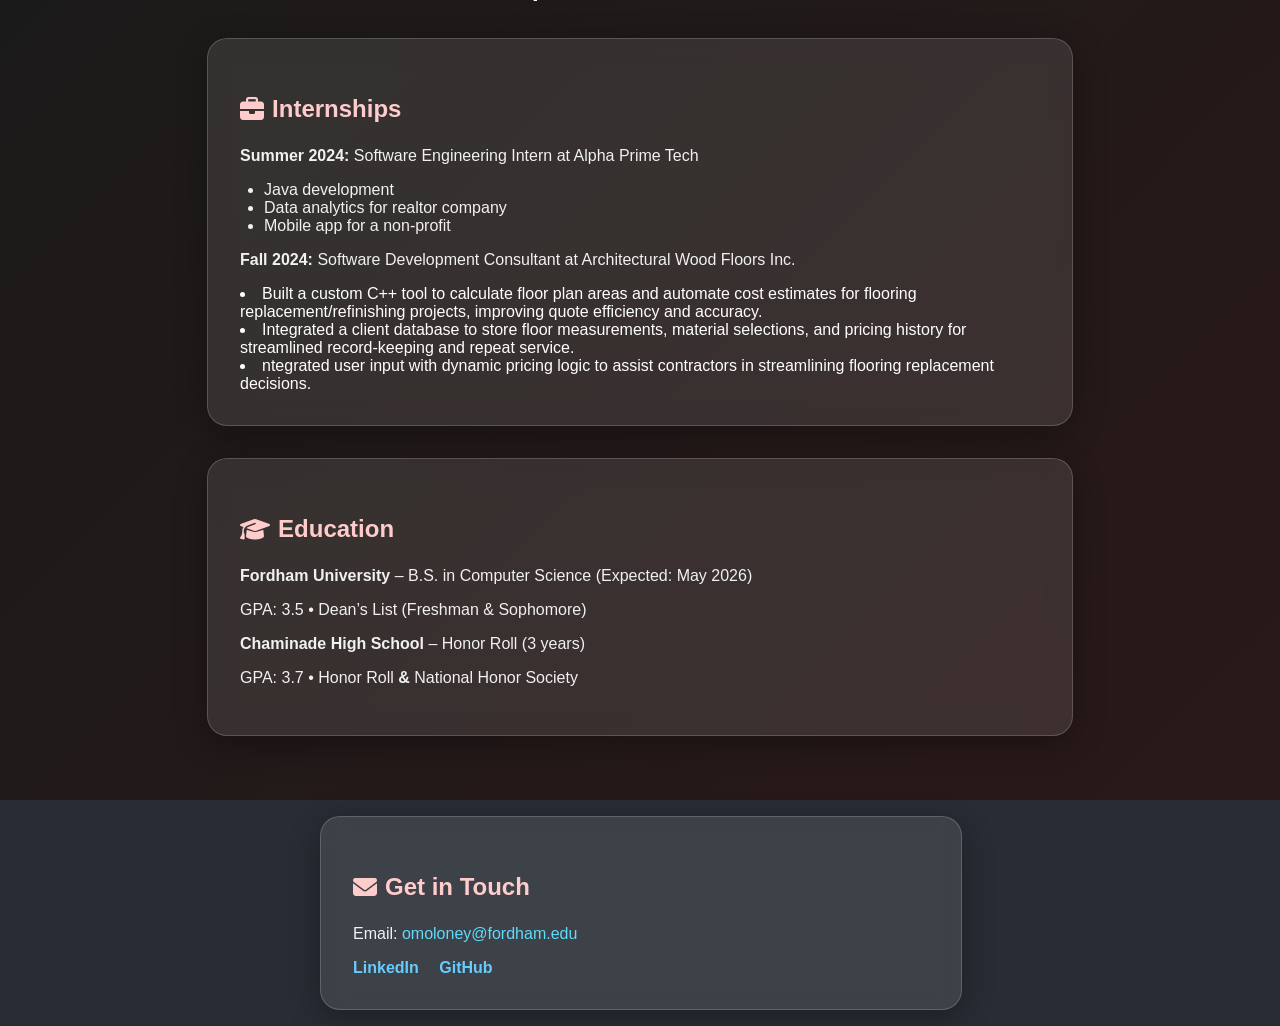
==== commit ee2b1fcc: "Updated Mobile Device Project Text" ====
--- a/index.html
+++ b/index.html
@@ -69,7 +69,7 @@
 		  <div class="slide-content">
 			<div class="slide-text">
 			  <h3>2023 - Mobile App Development</h3>
-			  <p>Developed a mobile app for a non-profit to help users track donations.</p>
+			  <p>Developed a mobile app for University Students to sublet their apartment while absent.</p>
 			  <div class="tags"><span>Swift</span><span>iOS</span></div>
 			  <a href="https://github.com/owenmoloney/Subletting_App" target="_blank" class="github-button">View on GitHub</a>
 			</div>
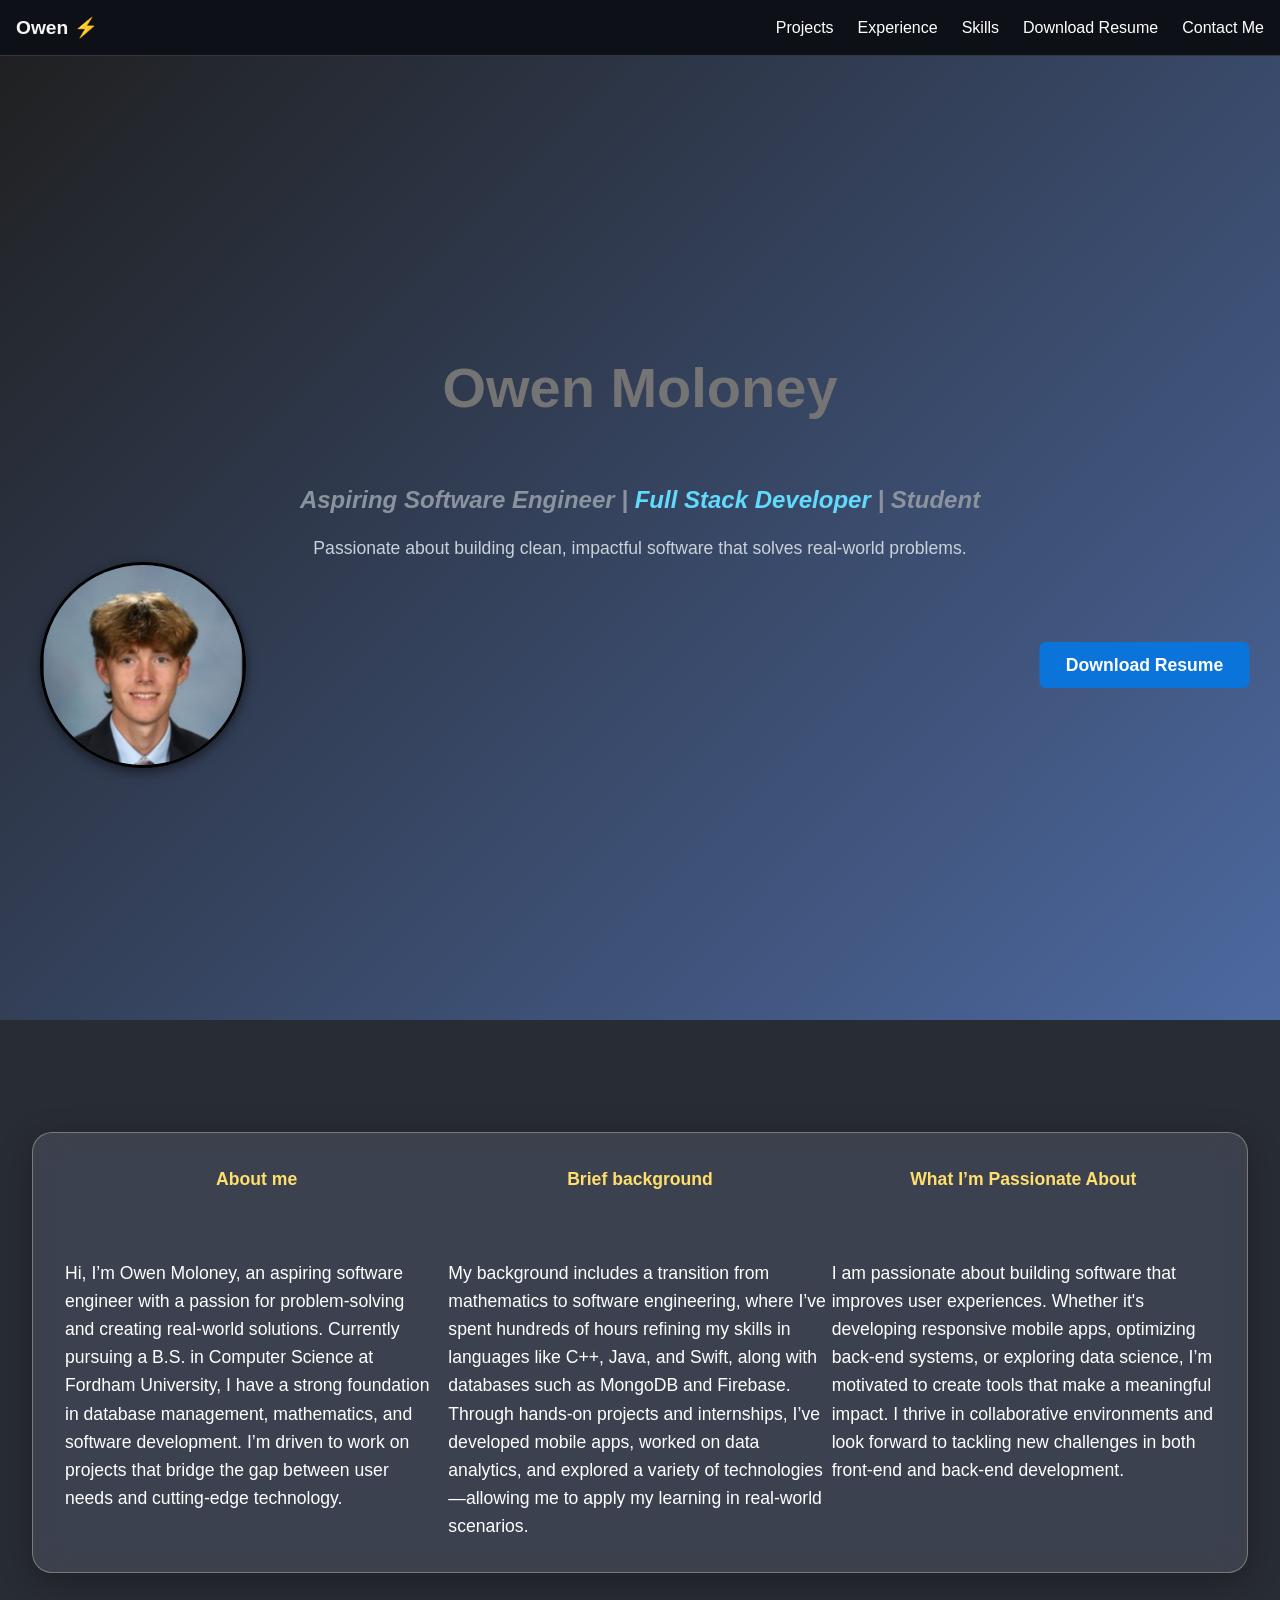
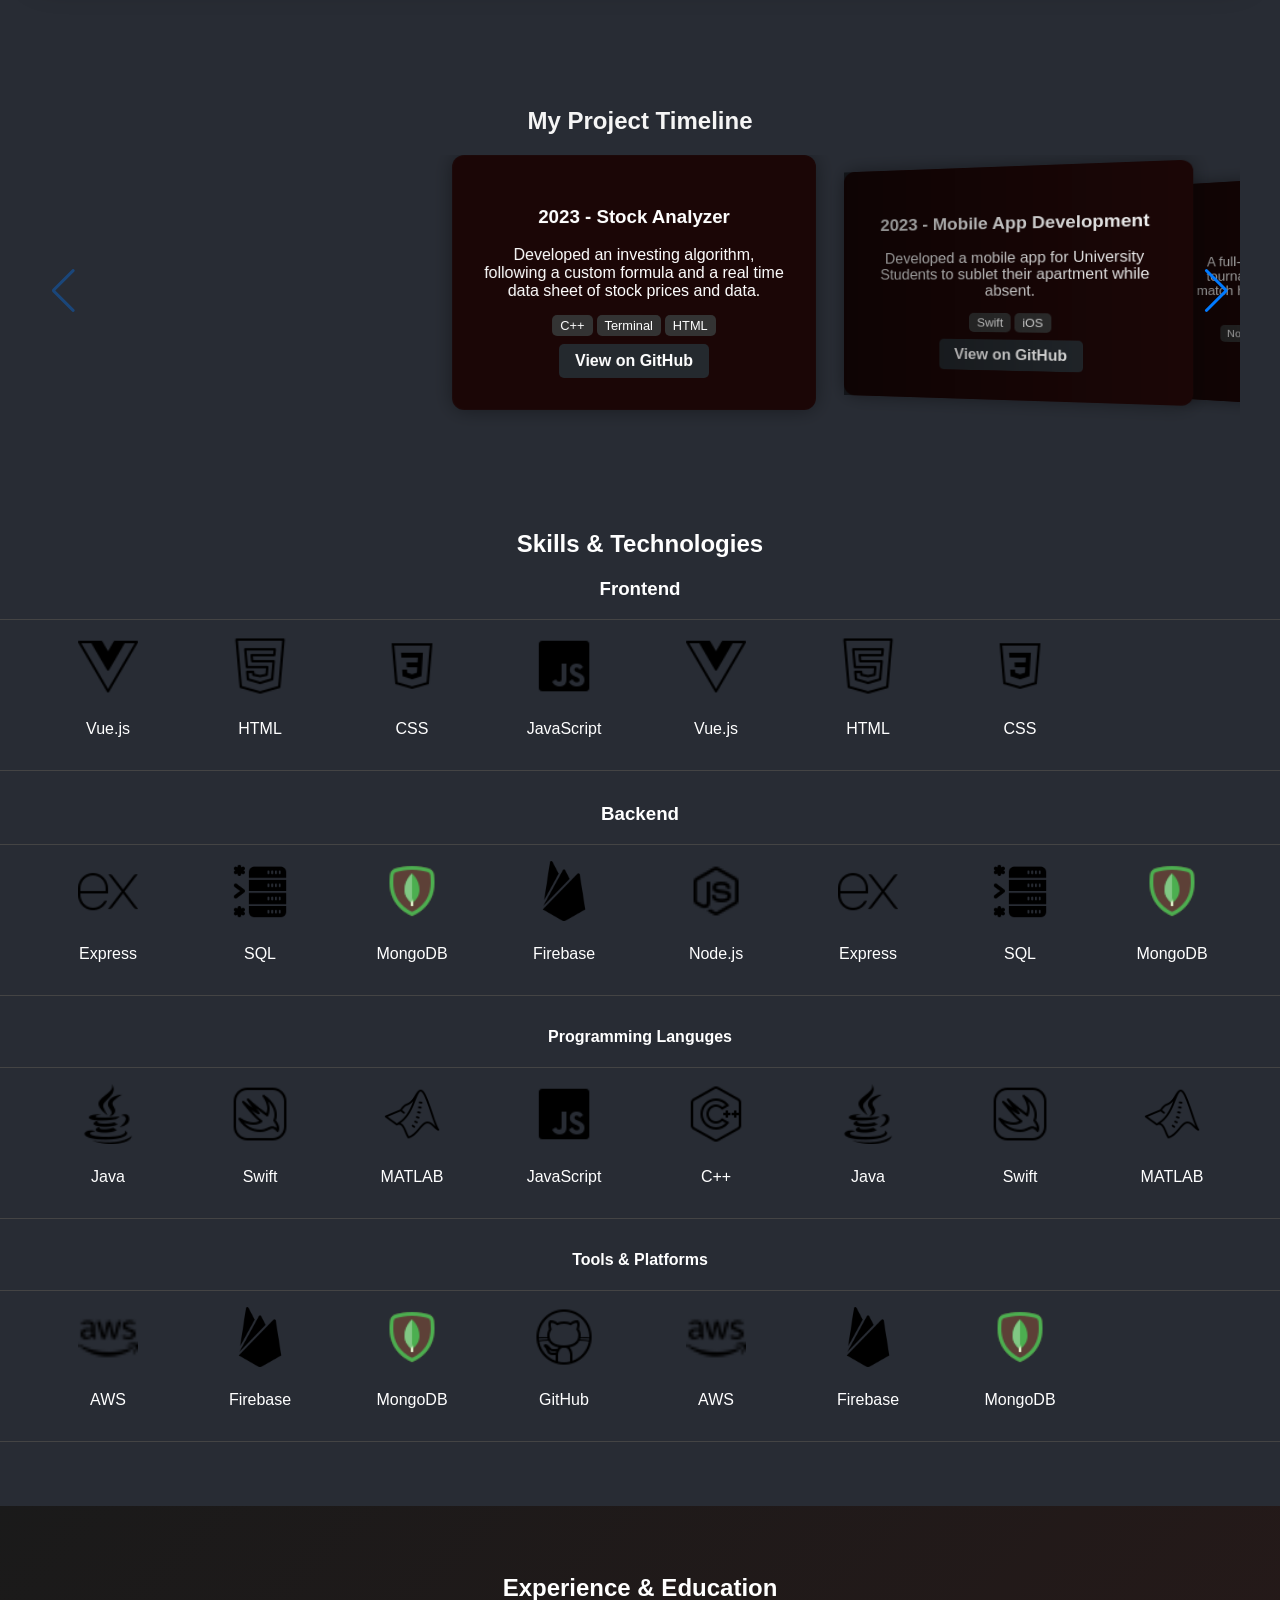
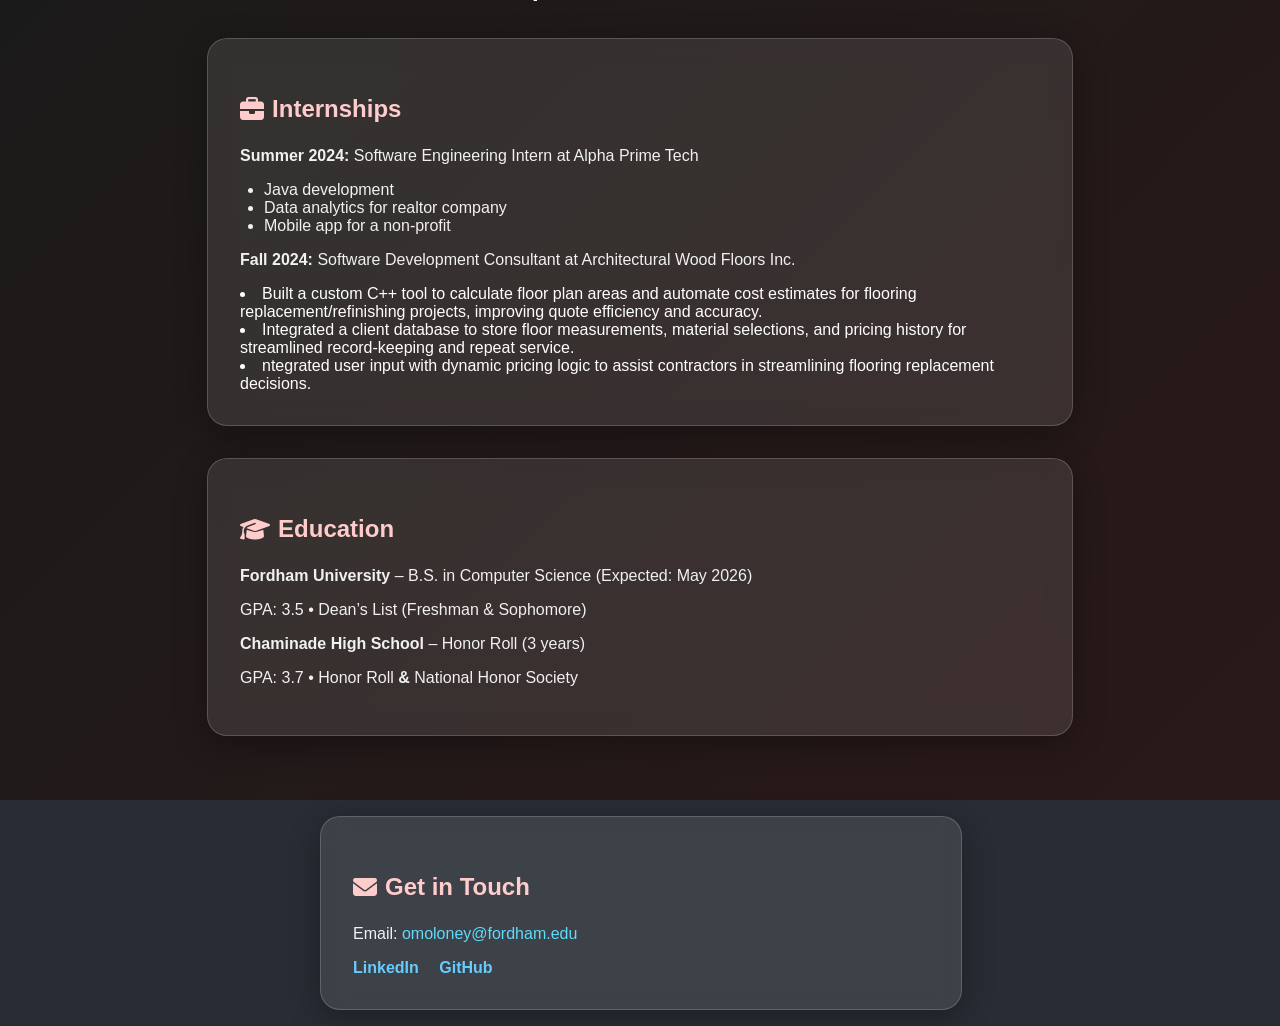
==== commit 37a34a6f: "Style Changes" ====
--- a/index.html
+++ b/index.html
@@ -316,8 +316,8 @@
     <h3><i class="fas fa-envelope"></i> Get in Touch</h3>
     <p>Email: <a href="mailto:omoloney@fordham.edu">omoloney@fordham.edu</a></p>
     <div class="social-links">
-      <a href="https://www.linkedin.com/in/owenmoloney/" target="_blank">LinkedIn</a>
-      <a href="https://github.com/omoloney" target="_blank">GitHub</a>
+      <a href="http://linkedin.com/in/owen-moloney-b53930250" target="_blank">LinkedIn</a>
+      <a href="https://github.com/owenmoloney" target="_blank">GitHub</a>
     </div>
   </div>
 </section>
--- a/style.css
+++ b/style.css
@@ -23,6 +23,7 @@
   border-bottom: 1px solid #30363d; /* Optional: adds a subtle line at the bottom */
 }
 
+
 .nav-left {
   font-size: 1.2rem;
   font-weight: bold;
@@ -47,6 +48,7 @@
 
 .nav-links li a:hover {
   color: #61dafb;
+  border-bottom: 2px solid #00bfff;
 }
 
 #hero {
@@ -76,7 +78,8 @@
   grid-row: 1;
   font-size: 3.5rem;         /* was 3rem — slightly larger */
   font-weight: 800;          /* bolder */
-  color: #747474;            /* optional: pure white for stronger contrast */
+  color: #747474;  
+  font-family: 'Poppings', sans-serif;          /* optional: pure white for stronger contrast */
 }
 
 .item.title {
@@ -86,6 +89,7 @@
   font-family: 'Roboto Slab', serif; /* Add a serif font for contrast */
   font-style: italic;
   color: #8b949e;
+  font-family: 'Poppings', sans-serif;          /* optional: pure white for stronger contrast */
 }
 
 .highlight {
@@ -107,16 +111,17 @@
   grid-row: 4;
   justify-self: right;
   padding: 0.75rem 1.5rem;
-  background: #238636;
+  background: #0a74da;
   color: #ffffff;
   border-radius: 6px;
   font-weight: bold;
   text-decoration: none;
   transition: background 0.3s;
+  transform: scale(1.10);
 }
 
 .btn.resume:hover {
-  background: #2ea043;
+  background: #0761b5;
 }
 
 .item.image {
@@ -132,7 +137,7 @@
   border-radius: 50%;
   object-fit: cover;
   box-shadow: 0 4px 12px rgba(0, 0, 0, 0.5);
-  border: 2px solid #000000; /* Added thicker border */
+  border: 3px solid #000000; /* Added thicker border */
 }
 
 /* Responsive for smaller screens */
@@ -498,3 +503,8 @@
 a:hover {
   color: #21a1f1;
 }
+@media (max-width: 768px) {
+  #contact {
+    width: 90%;
+  }
+}
